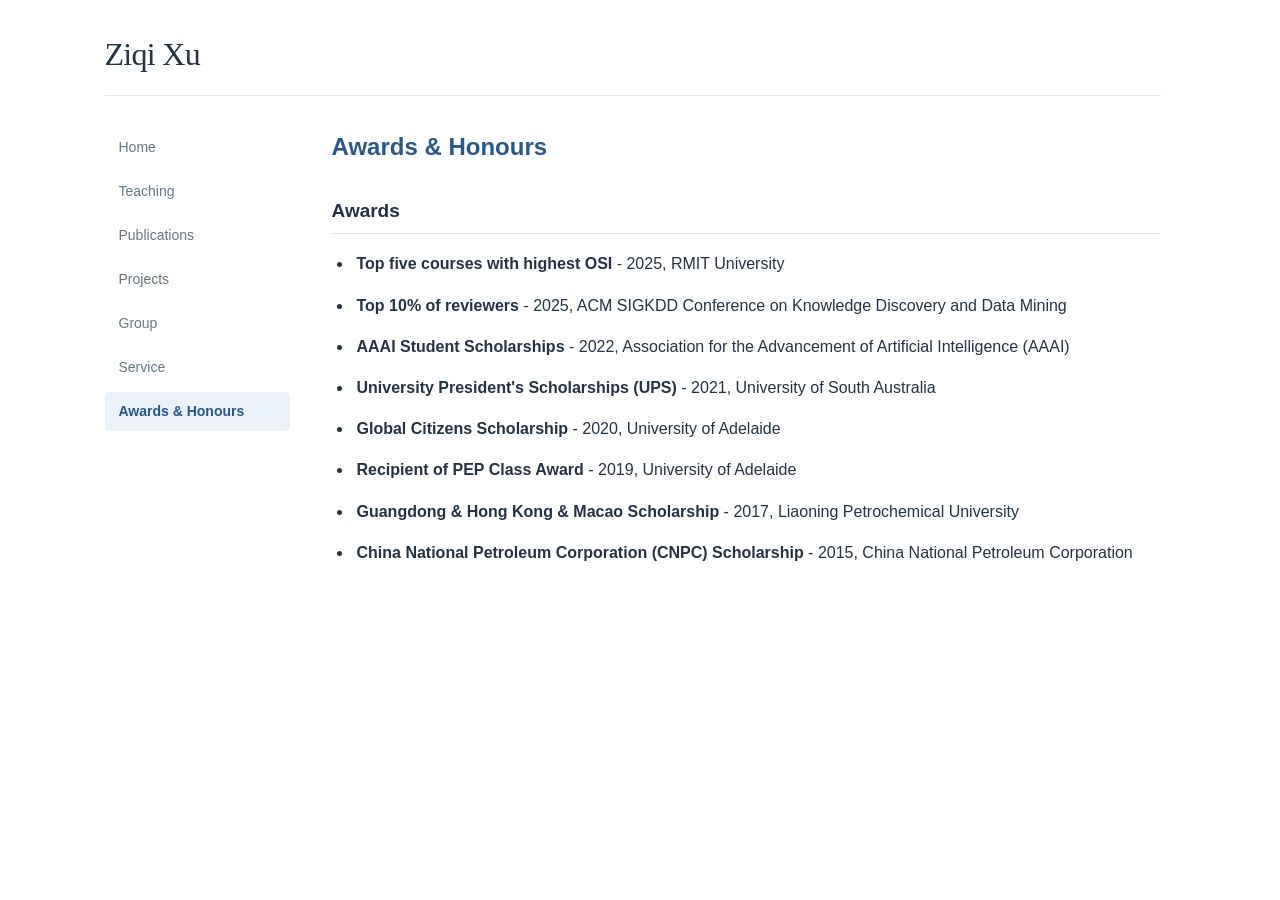
==== award.html @ 83fb7cdc "Add files via upload" ====
<!DOCTYPE html>
<html lang="en">
<head>
    <link rel="icon" type="image/png" href="icons/RMIT.png">
    <meta charset="utf-8">
    <meta name="viewport" content="width=device-width, initial-scale=1">
    <link rel="stylesheet" href="style.css?v=20261005-2">
    <title>Ziqi Xu — Awards & Honours</title>
</head>
<body>
<header class="site-header"><h1>Ziqi Xu</h1><hr></header>
<div class="site-layout">
<nav id="layout-menu" aria-label="Main navigation">
    <div class="menu-item"><a href="index.html">Home</a></div>
    <div class="menu-item"><a href="teaching.html">Teaching</a></div>
    <div class="menu-item"><a href="publications.html">Publications</a></div>
    <div class="menu-item"><a href="projects.html">Projects</a></div>
    <div class="menu-item"><a href="groups.html">Group</a></div>
    <div class="menu-item"><a href="service.html">Service</a></div>
    <div class="menu-item"><a href="award.html" class="current" aria-current="page">Awards & Honours</a></div>
</nav>
<main id="layout-content">
<h1>Awards & Honours</h1>
<section>
<h2>Awards</h2>
<ul>
<li><p><b>Top five courses with highest OSI</b> - 2025, RMIT University</p></li>
<li><p><b>Top 10% of reviewers</b> - 2025, ACM SIGKDD Conference on Knowledge Discovery and Data Mining</p></li>
<li><p><b>AAAI Student Scholarships</b> - 2022, Association for the Advancement of Artificial Intelligence (AAAI)</p></li>
<li><p><b>University President&#x27;s Scholarships (UPS)</b> - 2021, University of South Australia</p></li>
<li><p><b>Global Citizens Scholarship</b> - 2020, University of Adelaide</p></li>
<li><p><b>Recipient of PEP Class Award</b> - 2019, University of Adelaide</p></li>
<li><p><b>Guangdong &amp; Hong Kong &amp; Macao Scholarship</b> - 2017, Liaoning Petrochemical University</p></li>
<li><p><b>China National Petroleum Corporation (CNPC) Scholarship</b> - 2015, China National Petroleum Corporation</p></li>
</ul>
</section>
</main>
</div>
</body>
</html>
---- style.css ----
:root {
    color-scheme: light;
    --ink: #253245;
    --muted: #687587;
    --accent: #28578a;
    --line: #e3e8ee;
    --soft: #f1f5f9;
}
* { box-sizing: border-box; }
html { scrollbar-gutter: stable; }
body {
    margin: 0;
    background: #fff;
    color: var(--ink);
    font-family: -apple-system, BlinkMacSystemFont, "Segoe UI", Arial, sans-serif;
    font-size: 16px;
    line-height: 1.7;
    -webkit-font-smoothing: antialiased;
}
a { color: var(--accent); text-decoration: none; }
a:hover { text-decoration: underline; text-underline-offset: 4px; }
a:focus-visible { outline: 2px solid var(--accent); outline-offset: 4px; }
.site-header { max-width: 1120px; margin: 0 auto; padding: 35px 32px 0; }
.site-header h1 {
    margin: 0 0 22px;
    color: var(--ink);
    font-family: Georgia, "Times New Roman", serif;
    font-size: 32px;
    font-weight: 500;
    letter-spacing: -0.7px;
    line-height: 1.2;
}
.site-header hr { margin: 0; border: 0; border-top: 1px solid var(--line); }
.site-layout {
    display: grid;
    grid-template-columns: 185px minmax(0, 1fr);
    gap: 42px;
    max-width: 1120px;
    min-height: 70vh;
    margin: 0 auto;
    padding: 32px 32px 72px;
}
#layout-menu { padding: 0; }
.menu-item { margin-bottom: 5px; }
#layout-menu a {
    display: block;
    padding: 9px 14px;
    border-radius: 5px;
    color: var(--muted);
    font-size: 14px;
    line-height: 1.5;
}
#layout-menu a:hover { background: var(--soft); color: var(--accent); text-decoration: none; }
#layout-menu a.current { background: #eaf1f8; color: var(--accent); font-weight: 600; }
#layout-content { min-width: 0; }
h1, h2, h3 { line-height: 1.35; }
#layout-content > h1 { margin: 3px 0 25px; color: var(--accent); font-size: 24px; font-weight: 600; }
h2 { margin: 34px 0 16px; padding-bottom: 10px; border-bottom: 1px solid var(--line); font-size: 19px; font-weight: 600; }
h3 { font-size: 17px; }
p { margin: 0 0 18px; }
.placeholder { color: var(--muted); }
ul, ol { margin: 0; padding-left: 21px; }
li { padding-left: 4px; margin-bottom: 14px; }
li p { margin-bottom: 0; }
.imgtable { width: 100%; border: 0; border-collapse: collapse; }
.imgtable td { padding: 0; border: 0; text-align: left; vertical-align: middle; }
.imgtable td:first-child { width: 208px; padding-right: 26px; }
/* Original portrait size: 200px high, with its natural 560:540 aspect ratio. */
.imgtable img { display: block; height: 200px; width: auto; max-width: none; }
.imgtable td:last-child { font-size: 14px; line-height: 1.8; }
.imgtable td:last-child p:last-child { margin-bottom: 0; }
.profile-name { font-size: 22px; font-weight: 600; margin-bottom: 9px; }
@media (max-width: 850px) {
    .site-layout { grid-template-columns: 160px minmax(0, 1fr); gap: 25px; }
    .imgtable, .imgtable tbody, .imgtable tr, .imgtable td { display: block; width: auto; }
    .imgtable td:first-child { width: auto; padding-right: 0; padding-bottom: 22px; }
}
@media (max-width: 640px) {
    .site-header { padding: 25px 20px 0; }
    .site-header h1 { font-size: 28px; margin-bottom: 18px; }
    .site-layout { display: block; padding: 20px 20px 48px; }
    #layout-menu { display: flex; flex-wrap: wrap; gap: 4px; padding-bottom: 20px; margin-bottom: 24px; border-bottom: 1px solid var(--line); }
    .menu-item { margin: 0; }
    #layout-menu a { padding: 7px 10px; font-size: 13px; }
    #layout-content > h1 { font-size: 22px; }
}
@media print {
    #layout-menu { display: none; }
    .site-layout { display: block; padding: 20px 0; }
    .site-header { padding: 0; }
}
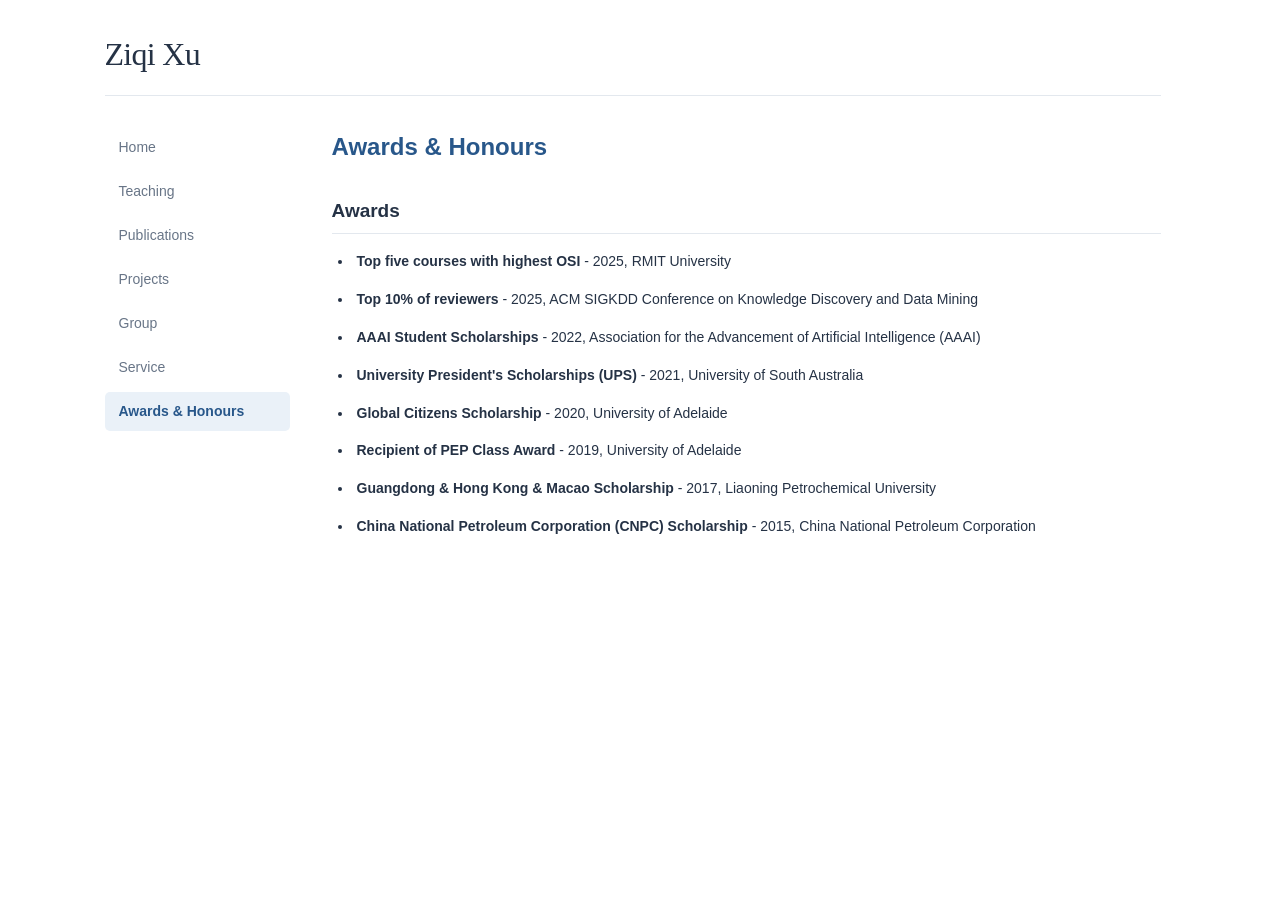
==== commit cf15e027: "Update homepage news, highlighted papers and typography" ====
--- a/award.html
+++ b/award.html
@@ -4,7 +4,7 @@
     <link rel="icon" type="image/png" href="icons/RMIT.png">
     <meta charset="utf-8">
     <meta name="viewport" content="width=device-width, initial-scale=1">
-    <link rel="stylesheet" href="style.css?v=20261005-2">
+    <link rel="stylesheet" href="style.css?v=20261007-3">
     <title>Ziqi Xu — Awards & Honours</title>
 </head>
 <body>
--- a/style.css
+++ b/style.css
@@ -13,7 +13,7 @@
     background: #fff;
     color: var(--ink);
     font-family: -apple-system, BlinkMacSystemFont, "Segoe UI", Arial, sans-serif;
-    font-size: 16px;
+    font-size: 14px;
     line-height: 1.7;
     -webkit-font-smoothing: antialiased;
 }
